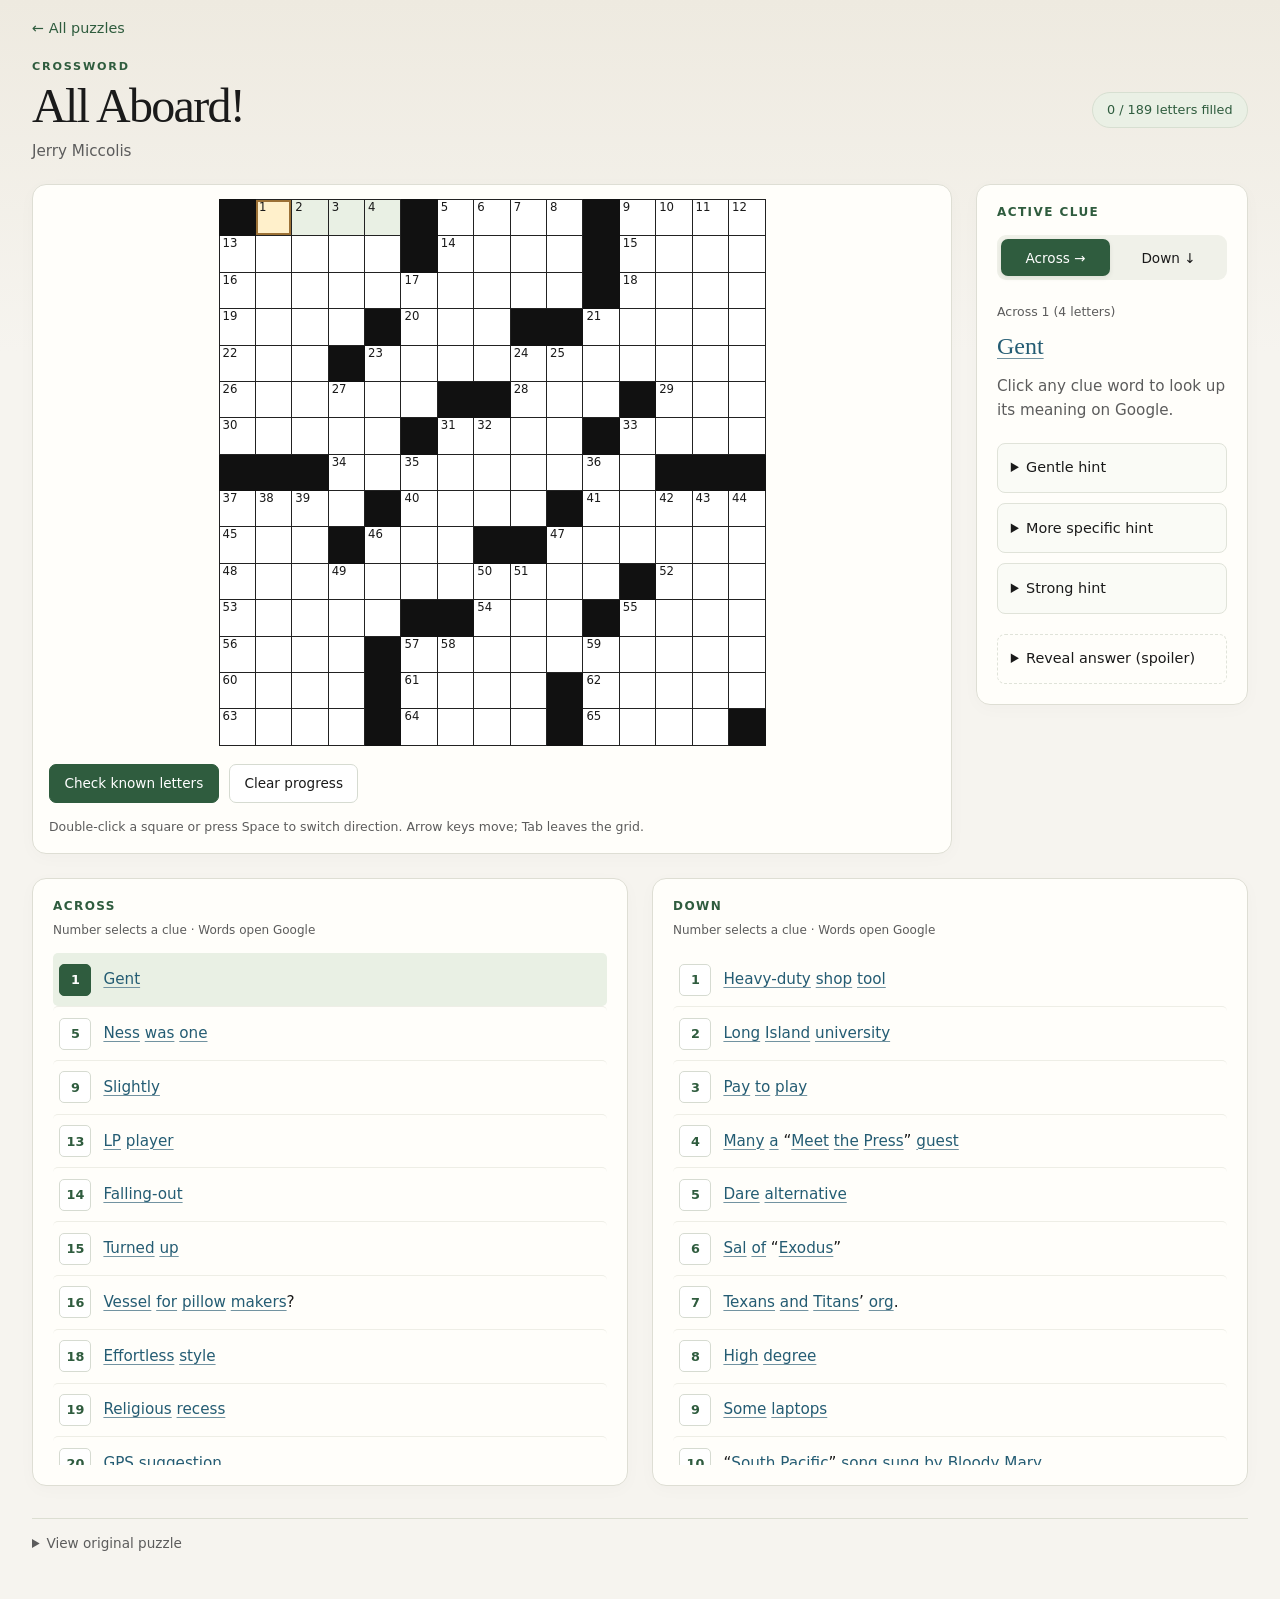
==== web/puzzles/all-aboard-2026-09-09.html @ 1e76cb72 "optimized phone keyboard layout and added 2 puzzles" ====
<!DOCTYPE html>
<html lang="en">
  <head>
    <meta charset="utf-8" />
    <meta name="viewport" content="width=device-width, initial-scale=1, viewport-fit=cover" />
    <title>All Aboard! — Crossword</title>
    <link rel="stylesheet" href="../styles.css?v=20261030-14" />
  </head>
  <body class="puzzle-page">
    <nav class="puzzle-nav" aria-label="Puzzle navigation"><a href="../index.html">← All puzzles</a></nav>
    <div id="app"></div>

    <script src="../shared/progress.js?v=20261030-14"></script>
    <script src="../shared/puzzle-app.js?v=20261030-14"></script>
    <script src="all-aboard-2026-09-09.data.js?v=20261030-14"></script>
    <script src="../shared/puzzle-shell.js?v=20261030-14"></script>
    <script>
      (function () {
        var el = document.getElementById("app");
        try {
          window.mountCrosswordPuzzle(el);
        } catch (err) {
          el.textContent = "";
          var p = document.createElement("p");
          p.textContent =
            "Could not load the puzzle (" + (err && err.message ? err.message : err) + "). Check the browser console.";
          el.appendChild(p);
        }
      })();
    </script>
  </body>
</html>
---- web/styles.css ----
:root {
  --bg: #f6f4ef;
  --ink: #1a1a1a;
  --muted: #5c5c5c;
  --accent: #2f5c3e;
  --grid-line: #222;
  --black: #111;
  --wrong: #b00020;
  --focus: #d4e8dc;
  font-family: "Georgia", "Times New Roman", serif;
  color: var(--ink);
  background: var(--bg);
  line-height: 1.45;
}

*,
*::before,
*::after {
  box-sizing: border-box;
}

body {
  margin: 0;
  padding: 1.25rem clamp(1rem, 4vw, 2rem) 3rem;
}

a {
  color: var(--accent);
}

.index-header h1 {
  margin: 0 0 0.25rem;
  font-size: 1.75rem;
}

.index-header p {
  margin: 0 0 1.5rem;
  color: var(--muted);
  max-width: 42rem;
}

.puzzle-table {
  width: 100%;
  max-width: 52rem;
  border-collapse: collapse;
  background: #fff;
  box-shadow: 0 1px 3px rgba(0, 0, 0, 0.08);
}

.puzzle-table th,
.puzzle-table td {
  padding: 0.65rem 0.75rem;
  text-align: left;
  border-bottom: 1px solid #e2ddd4;
  vertical-align: top;
}

.puzzle-table th {
  font-size: 0.8rem;
  text-transform: uppercase;
  letter-spacing: 0.04em;
  color: var(--muted);
}

.puzzle-table .num {
  font-variant-numeric: tabular-nums;
  width: 4rem;
}

.puzzle-table .pct {
  width: 10rem;
}

.puzzle-table .pct .bar {
  height: 0.45rem;
  background: #e2ddd4;
  border-radius: 2px;
  overflow: hidden;
  margin-top: 0.35rem;
}

.puzzle-table .pct .bar > span {
  display: block;
  height: 100%;
  background: var(--accent);
}

.puzzle-table .meta {
  color: var(--muted);
  font-size: 0.9rem;
}

.puzzle-page {
  background: linear-gradient(180deg, #eeeae0 0, var(--bg) 22rem);
}

.puzzle-nav,
.puzzle-shell {
  max-width: 78rem;
  margin-inline: auto;
}

.puzzle-nav {
  margin-block: 0 1.5rem;
  font: 0.9rem system-ui, sans-serif;
}

.puzzle-nav a {
  text-decoration: none;
}

.puzzle-nav a:hover {
  text-decoration: underline;
}

.puzzle-header {
  display: flex;
  align-items: center;
  justify-content: space-between;
  gap: 1rem;
  margin-bottom: 1.5rem;
}

.eyebrow {
  margin: 0 0 0.35rem;
  color: var(--accent);
  font: 600 0.7rem system-ui, sans-serif;
  letter-spacing: 0.16em;
  text-transform: uppercase;
}

.puzzle-header h1 {
  margin: 0;
  font-size: clamp(2rem, 4vw, 3rem);
  font-weight: 500;
  line-height: 1.12;
  letter-spacing: -0.035em;
}

.puzzle-header .byline {
  margin: 0.6rem 0 0;
  color: var(--muted);
  font: 0.95rem system-ui, sans-serif;
}

.puzzle-progress {
  flex-shrink: 0;
  margin: 0;
  padding: 0.6rem 0.9rem;
  border: 1px solid #d7dfd1;
  border-radius: 2rem;
  background: #eaf0e5;
  color: var(--accent);
  font: 500 0.8rem system-ui, sans-serif;
  font-variant-numeric: tabular-nums;
}

.puzzle-main {
  display: grid;
  grid-template-areas: "board" "hints" "clues";
  grid-template-columns: minmax(0, 1fr);
  align-items: start;
  gap: 1.5rem;
}

.grid-panel,
.hint-box,
.clues {
  min-width: 0;
  border: 1px solid #deded4;
  border-radius: 14px;
  background: #fffefa;
  box-shadow: 0 4px 18px #263b2c06;
}

.grid-panel {
  grid-area: board;
  padding: 0.75rem;
}

.grid-wrap {
  overflow: auto;
  padding: 2px;
  scrollbar-color: #b8c1b2 transparent;
}

.cross-grid {
  /* 28px × 1.3, with matching increases for letters and clue numbers. */
  --cell-size: 36.4px;
  border-collapse: collapse;
  table-layout: fixed;
  width: calc(var(--grid-columns) * var(--cell-size) + 1px);
  margin: 0 auto;
  user-select: none;
}

.cross-grid td {
  width: var(--cell-size);
  height: var(--cell-size);
  padding: 0;
  position: relative;
  border: 1px solid var(--grid-line);
}

.cross-grid td.black {
  background: var(--black);
  border-color: var(--black);
}

.cross-grid td.white {
  background: #fff;
}

.cross-grid td.word-active {
  background: #e9f0e4;
}

.cross-grid .cell-num {
  position: absolute;
  z-index: 1;
  top: 2px;
  left: 3px;
  font: 500 var(--number-size, 11.7px) / 1 system-ui, sans-serif;
  color: var(--ink);
  pointer-events: none;
}

.cross-grid .cell-input {
  position: absolute;
  inset: 0;
  width: 100%;
  height: 100%;
  border: 0;
  border-radius: 0;
  padding: var(--letter-top, 12px) 2px 1px;
  text-align: center;
  font: 600 var(--letter-size, 19.5px) / 1 system-ui, sans-serif;
  color: var(--ink);
  text-transform: uppercase;
  background: transparent;
  touch-action: manipulation;
  caret-color: transparent;
}

.cross-grid .cell-input:focus {
  outline: 2px solid #9c7136;
  outline-offset: -2px;
  background: #fff0cb;
}

.cross-grid .cell-input.wrong {
  color: var(--wrong);
  background: #fdecea;
}

.toolbar {
  display: flex;
  flex-wrap: wrap;
  align-items: center;
  gap: 0.65rem;
  margin: 1rem 0.25rem 0.25rem;
}

.toolbar button,
.direction-switch button {
  border: 1px solid #d6dbd1;
  border-radius: 7px;
  padding: 0.65rem 0.9rem;
  background: #fff;
  color: var(--ink);
  font: 500 0.85rem system-ui, sans-serif;
  cursor: pointer;
}

.toolbar .primary-button {
  border-color: var(--accent);
  background: var(--accent);
  color: #fff;
}

.toolbar button:hover {
  filter: brightness(0.95);
}

button:focus-visible,
summary:focus-visible,
a:focus-visible {
  outline: 2px solid var(--accent);
  outline-offset: 3px;
}

.toolbar p {
  flex-basis: 100%;
  margin: 0.25rem 0 0;
  font: 0.78rem / 1.6 system-ui, sans-serif;
}

.save-status:empty {
  display: none;
}

.hint-box {
  grid-area: hints;
  padding: 1.25rem;
}

.hint-box h2,
.clues h2 {
  margin: 0 0 1rem;
  font: 600 0.75rem system-ui, sans-serif;
  letter-spacing: 0.12em;
  text-transform: uppercase;
  color: var(--accent);
}

.direction-switch {
  display: flex;
  gap: 0.25rem;
  padding: 0.25rem;
  margin-bottom: 1.5rem;
  border-radius: 9px;
  background: #f0f1e9;
}

.direction-switch button {
  flex: 1;
  border-color: transparent;
  background: transparent;
  padding: 0.6rem 0.4rem;
}

.direction-switch button[aria-pressed="true"] {
  color: #fff;
  background: var(--accent);
  box-shadow: 0 2px 5px #263b2c18;
}

.direction-switch button:disabled {
  opacity: 0.45;
  cursor: default;
}

#hint-basic h3 {
  margin: 0 0 0.65rem;
  color: var(--muted);
  font: 500 0.78rem system-ui, sans-serif;
}

.basic-clue {
  margin: 0 0 0.75rem;
  font-size: 1.5rem;
  line-height: 1.35;
}

.clue-word {
  color: #245c73;
  text-decoration-line: underline;
  text-decoration-style: solid;
  text-decoration-color: #7293a1;
  text-decoration-thickness: 1px;
  text-underline-offset: 0.18em;
}

.clue-word:hover {
  color: var(--accent);
  text-decoration-style: solid;
}

.lookup-help {
  margin: 0 0 1.25rem;
  font: 0.75rem / 1.6 system-ui, sans-serif;
}

.muted {
  color: var(--muted);
  font-size: 0.95rem;
}

.ext-hint {
  margin-top: 0.6rem;
  border: 1px solid #e0e3d9;
  border-radius: 8px;
  background: #fafbf6;
  font: 0.9rem / 1.6 system-ui, sans-serif;
}

.ext-hint summary {
  padding: 0.8rem;
  font-weight: 500;
  cursor: pointer;
}

.ext-hint[open] summary {
  color: var(--accent);
}

.ext-hint p {
  margin: 0;
  padding: 0 0.8rem 0.9rem;
}

.answer-reveal {
  margin-top: 1.25rem;
  border-style: dashed;
  background: transparent;
}

.answer-reveal p {
  font-weight: 600;
  letter-spacing: 0.06em;
  overflow-wrap: anywhere;
}

.answer-reveal .answer-explanation {
  color: var(--muted);
  font-weight: 400;
  letter-spacing: normal;
}

.clue-panels {
  grid-area: clues;
  display: grid;
  grid-template-columns: minmax(0, 1fr);
  gap: 1.5rem;
}

.clues {
  padding: 1.25rem;
}

.clue-list {
  list-style: none;
  padding: 0;
  margin: 0;
  max-height: 32rem;
  overflow: auto;
  scrollbar-color: #b8c1b2 transparent;
}

.clue-list li + li {
  border-top: 1px solid #eeeee6;
}

.clue-help {
  margin: -0.5rem 0 0.9rem;
  color: var(--muted);
  font: 0.75rem / 1.5 system-ui, sans-serif;
}

.clue-row {
  display: flex;
  gap: 0.75rem;
  align-items: baseline;
  border-radius: 5px;
  padding: 0.65rem 0.4rem;
  color: var(--ink);
  background: transparent;
  font: 0.95rem / 1.5 system-ui, sans-serif;
}

.clue-row:hover {
  background: #f3f4ec;
}

.clue-row.active {
  background: #e9f0e4;
}

.clue-btn {
  flex-shrink: 0;
  min-width: 2rem;
  min-height: 2rem;
  border: 1px solid #d6dbd1;
  border-radius: 5px;
  padding: 0.25rem;
  background: #fff;
  color: var(--accent);
  font: 600 0.8rem system-ui, sans-serif;
  font-variant-numeric: tabular-nums;
  cursor: pointer;
}

.clue-btn.active {
  border-color: var(--accent);
  background: var(--accent);
  color: #fff;
}

.clue-text {
  min-width: 0;
  overflow-wrap: anywhere;
}

.source-reference {
  margin-top: 2rem;
  border-top: 1px solid #dcded2;
  padding-top: 1rem;
  color: var(--muted);
  font: 0.85rem system-ui, sans-serif;
}

.source-reference > summary {
  width: fit-content;
  cursor: pointer;
}

.source-shot {
  max-width: 52rem;
  margin: 1rem 0 0;
}

.source-shot img {
  display: block;
  width: 100%;
  height: auto;
  border: 1px solid #deded4;
  border-radius: 8px;
}

.source-shot figcaption {
  margin-top: 0.75rem;
}

.grid-tools,
.cell-letter,
.puzzle-library-link,
.word-nav,
.hint-extras > summary,
.touch-keyboard {
  display: none;
}

.touch-keyboard[hidden] {
  display: none;
}

@media (min-width: 640px) {
  .clue-panels {
    grid-template-columns: repeat(2, minmax(0, 1fr));
  }
}

@media (min-width: 1160px) {
  .puzzle-main {
    grid-template-columns: minmax(0, 1fr) 17rem;
    grid-template-areas: "board hints" "clues clues";
  }

  .hint-box {
    position: sticky;
    top: 1.5rem;
    max-height: calc(100vh - 3rem);
    overflow: auto;
  }
}

@media (max-width: 639px) {
  .puzzle-header {
    flex-direction: column;
    align-items: flex-start;
  }

  .grid-panel {
    padding: 0.5rem;
  }
}

@media (max-width: 760px) and (pointer: coarse), (max-height: 520px) and (pointer: coarse) {
  body {
    padding: max(0.5rem, env(safe-area-inset-top)) max(0.5rem, env(safe-area-inset-right)) 1.5rem max(0.5rem, env(safe-area-inset-left));
    -webkit-text-size-adjust: 100%;
  }

  .puzzle-nav,
  .puzzle-header {
    display: none;
  }

  .clue-meta {
    display: flex;
    align-items: baseline;
    gap: 0.5rem;
    margin-bottom: 0.25rem;
  }

  #hint-basic .clue-meta h3 {
    flex: 1;
    margin: 0;
  }

  .clue-meta .puzzle-progress {
    max-width: none;
    margin: 0 0 0 auto;
    padding: 0;
    border: 0;
    background: transparent;
    font-size: 0.7rem;
    line-height: 1.2;
    text-align: right;
    white-space: nowrap;
  }

  .puzzle-library-link {
    display: inline-flex;
    align-items: center;
    min-height: 2rem;
    margin-top: 1rem;
    font: 0.85rem system-ui, sans-serif;
  }

  .puzzle-shell.touch-mode {
    padding-bottom: calc(13.5rem + env(safe-area-inset-bottom));
  }

  .puzzle-shell.keyboard-collapsed {
    padding-bottom: calc(3.5rem + env(safe-area-inset-bottom));
  }

  .puzzle-main {
    grid-template-areas: "hints" "board" "clues";
    grid-template-columns: minmax(0, 1fr);
    gap: 0.75rem;
  }

  .hint-box {
    position: sticky;
    top: 0;
    z-index: 5;
    max-height: 48vh;
    max-height: 48dvh;
    overflow: auto;
    padding: 0.5rem;
    border-radius: 10px;
    box-shadow: 0 3px 12px #263b2c16;
  }

  .hint-box > h2 {
    display: none;
  }

  .clue-navigation {
    display: flex;
    align-items: center;
    gap: 0.4rem;
    margin-bottom: 0.25rem;
  }

  .clue-navigation .direction-switch {
    flex: 1;
    margin: 0;
    padding: 0.075rem;
  }

  .direction-switch button,
  .word-nav {
    min-height: 1.375rem;
    height: 1.375rem;
    padding: 0 0.4rem;
    line-height: 1;
  }

  .word-nav {
    display: block;
    flex-shrink: 0;
    width: 2.75rem;
    padding: 0;
    border: 1px solid #d6dbd1;
    border-radius: 8px;
    background: #fff;
    color: var(--accent);
    font-size: 1.25rem;
    cursor: pointer;
  }

  #hint-basic h3 {
    margin-bottom: 0.25rem;
    font-size: 0.7rem;
  }

  .basic-clue {
    margin-bottom: 0.6rem;
    font-size: 1.1rem;
    line-height: 1.35;
    overflow-wrap: anywhere;
  }

  .hint-extras > summary {
    display: list-item;
    min-height: 1.5rem;
    padding: 0.25rem 0.15rem 0.15rem;
    color: var(--accent);
    font: 600 0.8rem / 1.2 system-ui, sans-serif;
    cursor: pointer;
  }

  .hint-extras[open] > summary {
    margin-bottom: 0.35rem;
  }

  .hint-extras .lookup-help {
    margin-bottom: 0.4rem;
    line-height: 1.25;
  }

  .hint-extras .ext-hint {
    margin-top: 0.25rem;
    font-size: 0.875rem;
    line-height: 1.3;
  }

  .hint-extras .ext-hint summary {
    padding: 0.4rem 0.6rem;
  }

  .hint-extras .ext-hint p {
    padding: 0 0.6rem 0.5rem;
  }

  .hint-extras .answer-reveal {
    margin-top: 0.5rem;
  }

  .grid-panel {
    padding: 0;
    border: 0;
    background: transparent;
    box-shadow: none;
  }

  .grid-tools {
    display: grid;
    grid-template-columns: auto minmax(0, 1fr) minmax(0, 1fr);
    gap: 0.35rem;
    margin-bottom: 0.25rem;
  }

  .grid-tools button {
    min-height: 1.375rem;
    height: 1.375rem;
    border: 1px solid #d6dbd1;
    border-radius: 7px;
    padding: 0 0.35rem;
    background: #fffefa;
    color: var(--accent);
    font: 500 0.72rem / 1 system-ui, sans-serif;
    white-space: nowrap;
  }

  .cross-grid {
    --cell-size: min(36.4px, calc((100vw - max(0.5rem, env(safe-area-inset-left)) - max(0.5rem, env(safe-area-inset-right)) - 6px) / var(--grid-columns)));
    --letter-size: 16px;
    --display-letter-size: clamp(10px, calc(var(--cell-size) * 0.68), 22px);
    --number-size: clamp(7px, calc(var(--cell-size) * 0.28), 11.7px);
    --letter-top: clamp(3px, calc(var(--cell-size) * 0.2), 7px);
  }

  .cross-grid .cell-input {
    padding-inline: 0;
    padding-bottom: 0;
    color: transparent;
  }

  .cross-grid .cell-letter {
    display: flex;
    position: absolute;
    inset: 0;
    z-index: 2;
    align-items: center;
    justify-content: center;
    padding-top: calc(var(--cell-size) * 0.25);
    pointer-events: none;
    color: var(--ink);
    font: 600 var(--display-letter-size) / 1 system-ui, sans-serif;
  }

  .cross-grid .cell-input.wrong + .cell-letter {
    color: var(--wrong);
  }

  .cross-grid .cell-input.wrong {
    color: transparent;
  }

  .cross-grid .cell-num {
    z-index: 3;
    top: 1px;
    left: 1px;
  }

  .grid-wrap.zoomed {
    max-height: 24rem;
    max-height: min(52dvh, 24rem);
  }

  .grid-wrap.zoomed .cross-grid {
    --cell-size: 36.4px;
    --display-letter-size: 22px;
    --number-size: 11.7px;
    --letter-top: 10px;
  }

  .toolbar {
    margin: 0.4rem 0;
    gap: 0.35rem;
  }

  .toolbar button {
    flex: 1;
    min-height: 1.375rem;
    height: 1.375rem;
    padding: 0 0.4rem;
    font-size: 0.8rem;
    line-height: 1;
  }

  #grid-help {
    display: none;
  }

  .clue-panels {
    grid-template-columns: minmax(0, 1fr);
    gap: 0.5rem;
    scroll-margin-top: 12rem;
  }

  .clues {
    padding: 0.6rem;
    scroll-margin-top: 9rem;
  }

  .clues h2 {
    margin-bottom: 0.45rem;
  }

  .clue-help {
    margin: 0 0 0.4rem;
    font-size: 0.7rem;
    line-height: 1.2;
  }

  .clue-row {
    gap: 0.5rem;
    padding: 0.25rem 0.3rem;
    font-size: 0.875rem;
    line-height: 1.25;
  }

  .clue-list {
    max-height: 24rem;
  }

  .clue-btn {
    min-width: 2.25rem;
    min-height: 1.375rem;
    height: 1.375rem;
    padding: 0 0.2rem;
    font-size: 0.75rem;
    line-height: 1;
  }

  .clue-word {
    line-height: inherit;
  }

  .touch-keyboard {
    display: block;
    position: fixed;
    z-index: 10;
    inset: auto 0 0;
    padding: 0.35rem max(0.35rem, env(safe-area-inset-right)) max(0.5rem, env(safe-area-inset-bottom)) max(0.35rem, env(safe-area-inset-left));
    border-top: 1px solid #c9d0c3;
    background: #e4e8df;
    box-shadow: 0 -3px 16px #263b2c12;
    touch-action: manipulation;
  }

  .keyboard-top {
    display: flex;
    align-items: center;
    justify-content: space-between;
    gap: 0.5rem;
    min-height: 2rem;
    padding-inline: 0.3rem;
    color: var(--accent);
    font: 500 0.7rem system-ui, sans-serif;
  }

  .keyboard-top button {
    min-height: 2rem;
    border: 0;
    border-radius: 5px;
    padding: 0.35rem;
    background: transparent;
    color: var(--accent);
    font: inherit;
    text-decoration: underline;
  }

  .keyboard-navigation {
    display: flex;
    gap: 0.5rem;
  }

  .keyboard-top .keyboard-nav {
    min-width: 2.75rem;
    min-height: 1.375rem;
    height: 1.375rem;
    padding: 0;
    border: 1px solid #c8cec2;
    background: #fff;
    font-size: 1.1rem;
    line-height: 1;
    text-decoration: none;
  }

  .keyboard-rows {
    display: grid;
    gap: 0.35rem;
  }

  .keyboard-row {
    display: flex;
    justify-content: center;
    gap: 0.25rem;
  }

  .keyboard-row:nth-child(2) {
    padding-inline: 4%;
  }

  .keyboard-key {
    flex: 1;
    min-width: 0;
    min-height: 2.75rem;
    padding: 0;
    border: 1px solid #c8cec2;
    border-bottom-width: 2px;
    border-radius: 6px;
    background: #fff;
    color: var(--ink);
    font: 500 1.1rem system-ui, sans-serif;
    -webkit-user-select: none;
    user-select: none;
  }

  .keyboard-key:active {
    background: #cddac1;
  }

  .keyboard-action {
    flex: 1.6;
    background: #cad4c1;
    font-size: 0.75rem;
  }

  .keyboard-action[data-key="Backspace"] {
    font-size: 1.4rem;
  }

  .touch-keyboard.collapsed .keyboard-rows {
    display: none;
  }

  .puzzle-table,
  .puzzle-table tbody,
  .puzzle-table tr,
  .puzzle-table td {
    display: block;
    width: 100%;
    max-width: none;
  }

  .puzzle-table td.pct {
    width: 100%;
  }

  .puzzle-table {
    background: transparent;
    box-shadow: none;
  }

  .puzzle-table thead {
    display: none;
  }

  .puzzle-table tr {
    margin-bottom: 0.85rem;
    border: 1px solid #deded4;
    border-radius: 12px;
    padding: 0.5rem;
    background: #fffefa;
  }

  .puzzle-table td {
    border: 0;
    padding: 0.4rem 0.6rem;
  }

  .puzzle-table a {
    display: flex;
    align-items: center;
    min-height: 2.75rem;
    font-size: 1.25rem;
  }

  .puzzle-table td[data-label]::before {
    content: attr(data-label);
    display: block;
    margin-bottom: 0.25rem;
    color: var(--muted);
    font: 500 0.7rem system-ui, sans-serif;
  }
}
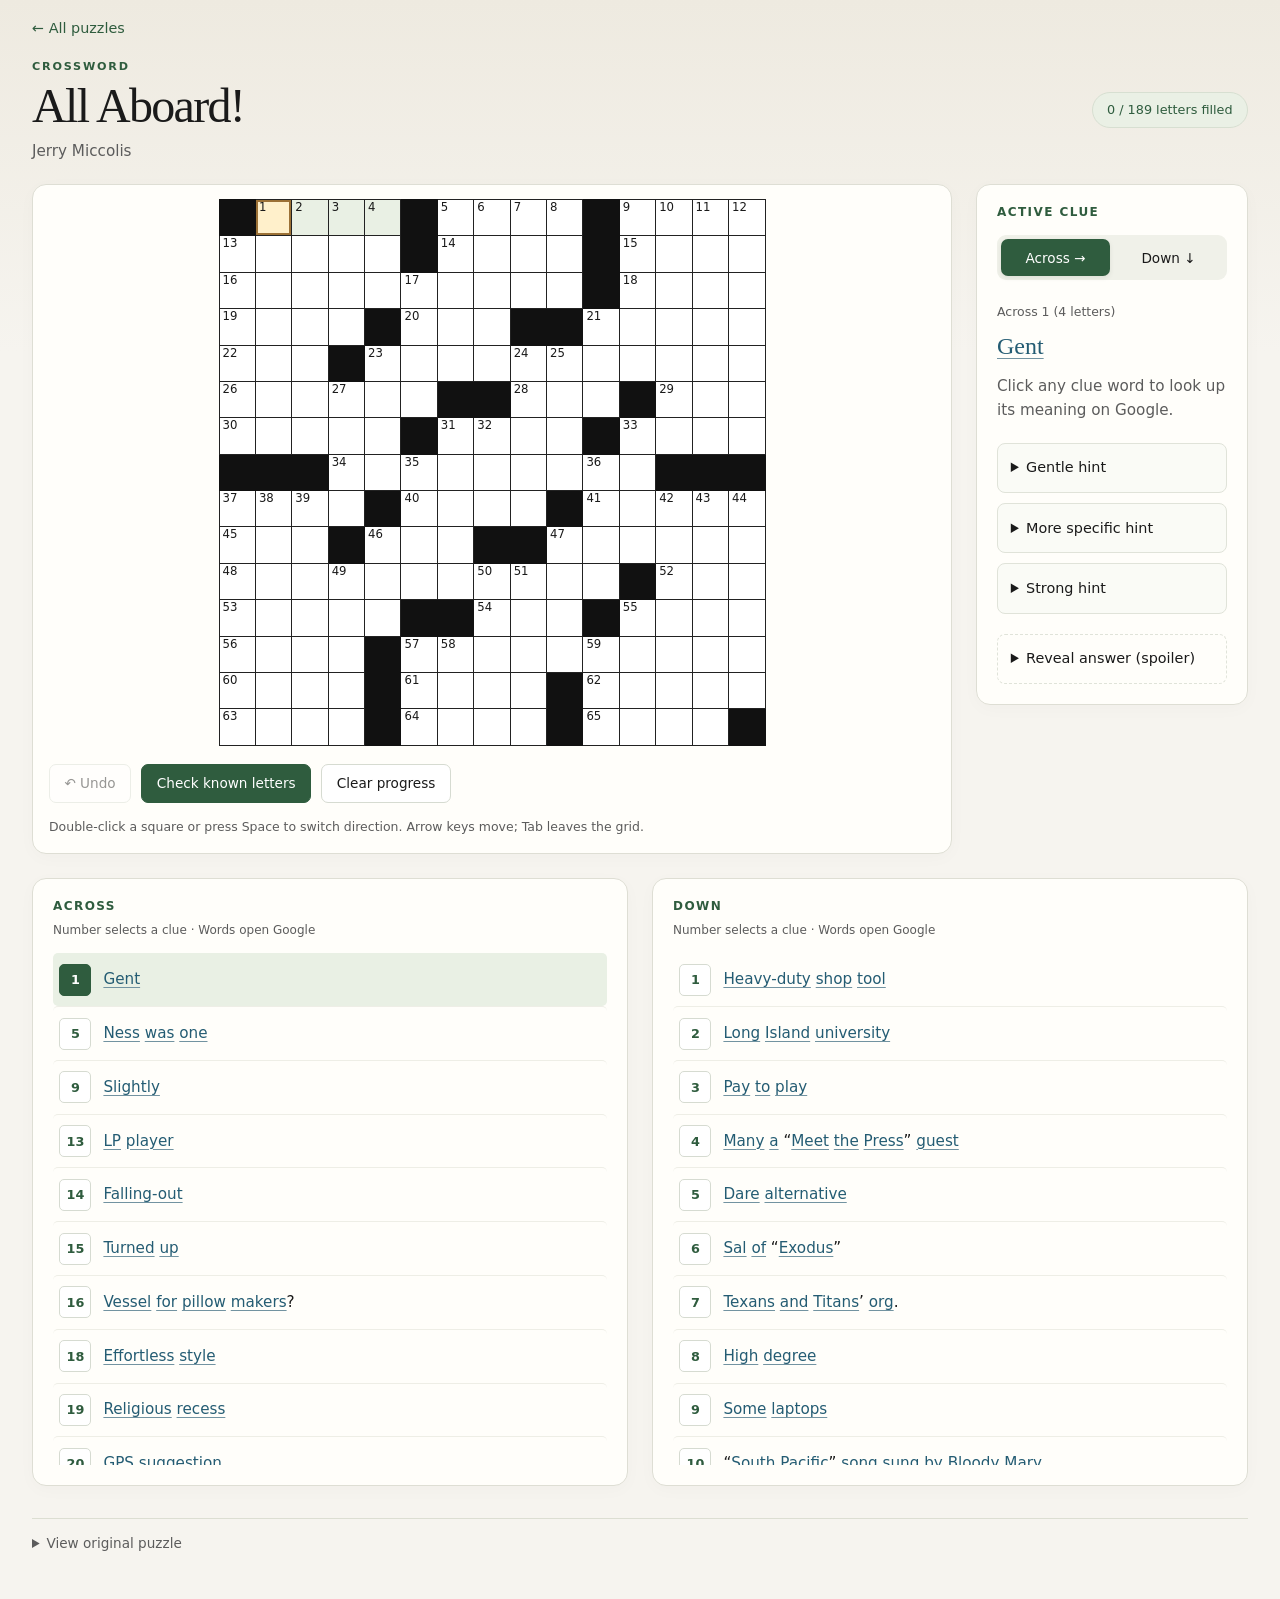
==== commit 7647dc30: "added better navigation and undo" ====
--- a/web/puzzles/all-aboard-2026-09-09.html
+++ b/web/puzzles/all-aboard-2026-09-09.html
@@ -4,16 +4,16 @@
     <meta charset="utf-8" />
     <meta name="viewport" content="width=device-width, initial-scale=1, viewport-fit=cover" />
     <title>All Aboard! — Crossword</title>
-    <link rel="stylesheet" href="../styles.css?v=20261030-14" />
+    <link rel="stylesheet" href="../styles.css?v=20261030-16" />
   </head>
   <body class="puzzle-page">
     <nav class="puzzle-nav" aria-label="Puzzle navigation"><a href="../index.html">← All puzzles</a></nav>
     <div id="app"></div>
 
-    <script src="../shared/progress.js?v=20261030-14"></script>
-    <script src="../shared/puzzle-app.js?v=20261030-14"></script>
-    <script src="all-aboard-2026-09-09.data.js?v=20261030-14"></script>
-    <script src="../shared/puzzle-shell.js?v=20261030-14"></script>
+    <script src="../shared/progress.js?v=20261030-16"></script>
+    <script src="../shared/puzzle-app.js?v=20261030-16"></script>
+    <script src="all-aboard-2026-09-09.data.js?v=20261030-16"></script>
+    <script src="../shared/puzzle-shell.js?v=20261030-16"></script>
     <script>
       (function () {
         var el = document.getElementById("app");
--- a/web/styles.css
+++ b/web/styles.css
@@ -609,11 +609,11 @@
   }
 
   .puzzle-shell.touch-mode {
-    padding-bottom: calc(13.5rem + env(safe-area-inset-bottom));
+    padding-bottom: calc(14.5rem + env(safe-area-inset-bottom));
   }
 
   .puzzle-shell.keyboard-collapsed {
-    padding-bottom: calc(3.5rem + env(safe-area-inset-bottom));
+    padding-bottom: calc(4.5rem + env(safe-area-inset-bottom));
   }
 
   .puzzle-main {
@@ -863,6 +863,7 @@
   }
 
   .touch-keyboard {
+    --keyboard-key-height: 2.75rem;
     display: block;
     position: fixed;
     z-index: 10;
@@ -878,33 +879,38 @@
     display: flex;
     align-items: center;
     justify-content: space-between;
-    gap: 0.5rem;
-    min-height: 2rem;
-    padding-inline: 0.3rem;
+    gap: 0.25rem;
+    margin-bottom: 0.35rem;
     color: var(--accent);
     font: 500 0.7rem system-ui, sans-serif;
   }
 
   .keyboard-top button {
-    min-height: 2rem;
-    border: 0;
-    border-radius: 5px;
-    padding: 0.35rem;
-    background: transparent;
+    min-height: var(--keyboard-key-height);
+    height: var(--keyboard-key-height);
+    min-width: 0;
+    flex: 1;
+    border: 1px solid #c8cec2;
+    border-bottom-width: 2px;
+    border-radius: 6px;
+    padding: 0 0.25rem;
+    background: #fff;
     color: var(--accent);
-    font: inherit;
-    text-decoration: underline;
+    font: 600 0.75rem system-ui, sans-serif;
+    white-space: nowrap;
+    cursor: pointer;
+    touch-action: manipulation;
   }
 
   .keyboard-navigation {
     display: flex;
-    gap: 0.5rem;
+    gap: 0.25rem;
+    flex-shrink: 0;
   }
 
   .keyboard-top .keyboard-nav {
-    min-width: 2.75rem;
-    min-height: 1.375rem;
-    height: 1.375rem;
+    width: 2.25rem;
+    flex: none;
     padding: 0;
     border: 1px solid #c8cec2;
     background: #fff;
@@ -913,6 +919,41 @@
     text-decoration: none;
   }
 
+  .keyboard-top .keyboard-direction {
+    flex: 1.3;
+    background: #eef0fb;
+    border-color: #c4cbe3;
+    color: #394b81;
+  }
+
+  .keyboard-top .keyboard-check {
+    background: #dcebd4;
+    border-color: #b3c8a7;
+    color: #28552c;
+  }
+
+  .keyboard-top .keyboard-clear {
+    background: #fbebe5;
+    border-color: #e0c1b5;
+    color: #963f2b;
+  }
+
+  .keyboard-top .keyboard-toggle {
+    flex: none;
+    width: 1.75rem;
+    background: transparent;
+    font-size: 1.15rem;
+  }
+
+  .keyboard-top button:active {
+    filter: brightness(0.93);
+  }
+
+  .keyboard-top button:disabled {
+    opacity: 0.5;
+    cursor: default;
+  }
+
   .keyboard-rows {
     display: grid;
     gap: 0.35rem;
@@ -931,7 +972,8 @@
   .keyboard-key {
     flex: 1;
     min-width: 0;
-    min-height: 2.75rem;
+    min-height: var(--keyboard-key-height);
+    height: var(--keyboard-key-height);
     padding: 0;
     border: 1px solid #c8cec2;
     border-bottom-width: 2px;
@@ -1011,3 +1053,136 @@
     font: 500 0.7rem system-ui, sans-serif;
   }
 }
+
+[hidden] {
+  display: none !important;
+}
+
+.completion-message {
+  margin-block: 0.6rem;
+  padding: 0.65rem 0.8rem;
+  border: 1px solid #d9cda6;
+  border-radius: 10px;
+  background: #fff8e6;
+  color: #645023;
+  font: 500 0.85rem / 1.4 system-ui, sans-serif;
+}
+
+.completion-message p {
+  margin: 0 0 0.35rem;
+}
+
+.completion-message.solved {
+  background: #eaf4e4;
+  color: #28552c;
+  border-color: #afcca2;
+}
+
+.completion-message[data-celebrate="true"] {
+  animation: crossword-finish 650ms ease-out;
+}
+
+.completed-badge {
+  display: block;
+  margin-bottom: 0.3rem;
+  color: #28552c;
+  font: 600 0.8rem system-ui, sans-serif;
+}
+
+.clues-dialog {
+  position: fixed;
+  inset: auto 0 0;
+  box-sizing: border-box;
+  width: 100%;
+  max-width: 760px;
+  max-height: 80vh;
+  max-height: 80dvh;
+  margin: auto auto 0;
+  padding: 0.65rem 0.75rem max(0.75rem, env(safe-area-inset-bottom));
+  border: 1px solid #c9d0c3;
+  border-radius: 18px 18px 0 0;
+  background: #fffefa;
+  color: var(--ink);
+  box-shadow: 0 -8px 32px #263b2c26;
+}
+
+.clues-dialog::backdrop {
+  background: #15231a66;
+}
+
+.clues-sheet-controls {
+  display: flex;
+  gap: 0.35rem;
+  margin-bottom: 0.5rem;
+}
+
+.clues-sheet-controls button {
+  flex: 1;
+  min-height: 2.75rem;
+  border: 1px solid #c8cec2;
+  border-radius: 8px;
+  background: #fff;
+  color: var(--accent);
+  font: 600 0.9rem system-ui, sans-serif;
+  cursor: pointer;
+}
+
+.clues-sheet-controls button[aria-pressed="true"] {
+  background: #dcebd4;
+  border-color: #afc69e;
+}
+
+.clues-sheet-controls .close-clues {
+  flex: none;
+  width: 2.75rem;
+}
+
+.clues-dialog .clue-panels {
+  display: block;
+  margin: 0;
+}
+
+.clues-dialog .clue-list {
+  max-height: 55vh;
+  max-height: 55dvh;
+  overflow-y: auto;
+  overscroll-behavior: contain;
+}
+
+.clues-dialog .clue-btn {
+  min-height: 2.75rem;
+  height: auto;
+  min-width: 2.75rem;
+}
+
+.keyboard-undo {
+  min-width: 0;
+  flex: 1.6;
+  height: var(--keyboard-key-height);
+  min-height: var(--keyboard-key-height);
+  padding: 0;
+  border: 1px solid #c8cec2;
+  border-bottom-width: 2px;
+  border-radius: 6px;
+  background: #cad4c1;
+  color: var(--ink);
+  font: 500 0.7rem system-ui, sans-serif;
+}
+
+.keyboard-undo:disabled,
+.undo-button:disabled {
+  opacity: 0.45;
+}
+
+@keyframes crossword-finish {
+  from { transform: scale(0.97); }
+  to { transform: scale(1); }
+}
+
+@media (prefers-reduced-motion: reduce) {
+  .completion-message[data-celebrate="true"] { animation: none; }
+}
+
+body:has(.clues-dialog[open]) {
+  overflow: hidden;
+}
